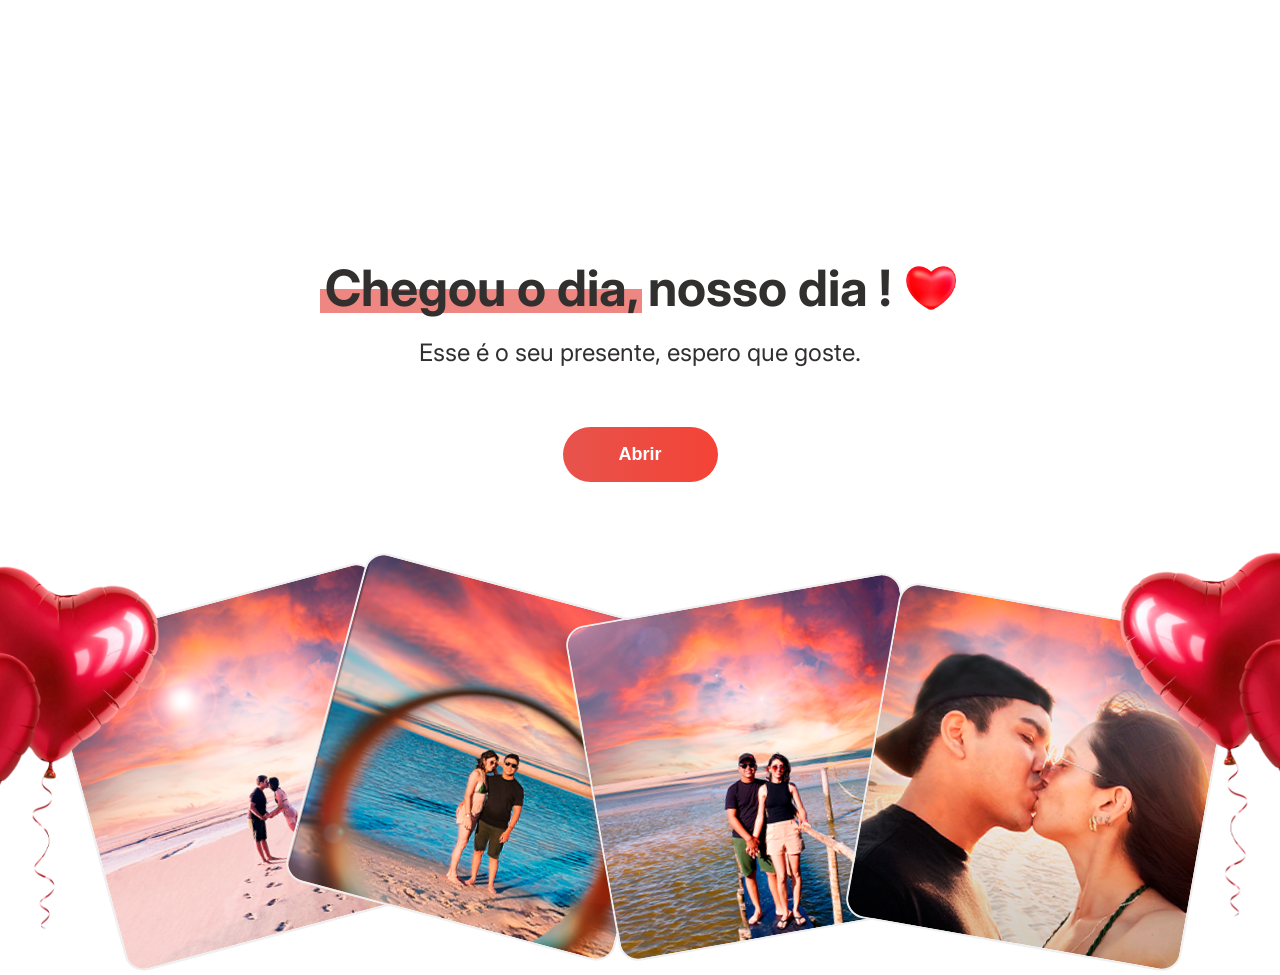
==== index.html @ f573a305 "Correção de bug /assets > assets" ====
<!DOCTYPE html>
<html lang="pt-BR">

<head>
    <meta charset="UTF-8">
    <meta name="viewport" content="width=device-width, initial-scale=1.0">
    <link rel="stylesheet" href="assets/css/main.css">
    <title>Our Journey</title>
</head>

<body>
    <main id="main_content">
        <section class="main_text">

            <div class="main_title">
                <h1><span>Chegou o dia,</span> nosso dia ! </h1>
                <img src="assets/img/imagens/balao_coracao_pequeno.png" alt="Um balão de coração.">
            </div>

            <p class="main_description">Esse é o seu presente, espero que goste.</p>

            <button class="main_button" onclick="window.location.href='assets/pages/timer.html'">Abrir</button>
        </section>

        <section class="main_galary">
            <section class="galary">
                <img id="balao_esquerdo" src="assets/img/imagens/balao_coracao_grande_esquerdo.png"
                    alt="Um balão de coração.">
                <div class="galary_item primeira">
                    <img src="assets/img/fotografias/galeria_1.png" alt="Uma foto nossa.">
                </div>
                <div class="galary_item segunda">
                    <img src="assets/img/fotografias/galeria_2.png" alt="Uma foto nossa.">
                </div>
                <div class="galary_item terceira">
                    <img src="assets/img/fotografias/galeria_3.png" alt="Uma foto nossa.">
                </div>
                <div class="galary_item quarta">
                    <img src="assets/img/fotografias/galeria_4.png" alt="Uma foto nossa.">
                </div>
                <img id="balao_direito" src="assets/img/imagens/balao_coracao_grande_direito.png"
                    alt="Um balão de coração.">
            </section>
        </section>

        <!-- <img id="balao_esquerdo" src="assets/img/imagens/balao_coracao_grande_direito.png" alt="Um balão de coração."> -->
    </main>

    <audio id="audio" autoplay loop>
        <source src="assets/audio/musica.mp3#t=42" type="audio/mpeg">
    </audio>
    <script src="assets/js/script.js"></script>
</body>

</html>
---- assets/css/main.css ----
@import url('https://fonts.googleapis.com/css2?family=Inter:ital,opsz,wght@0,14..32,100..900;1,14..32,100..900&display=swap');


* {
    padding: 0;
    margin: 0;
    box-sizing: border-box;
}

body {
    overflow: hidden;
    font-family: 'Inter', sans-serif;
}

::selection {
    background-color: #f44336;
    color: #fff;
}

#main_content {
    position: relative;
    width: 100%;
    height: 100vh;

    display: flex;
    flex-direction: column;
    justify-content: center;
    align-items: center;

    background-image: url("assets/img/background/background_image.png");
    background-size: cover;
    background-position: center;
}

.main_text {
    width: 100%;
    display: flex;
    flex-direction: column;
    justify-content: center;
    align-items: center;
    gap: 20px;
    position: relative;
    top: 150px;
    z-index: 10;
}

.main_title {
    display: flex;
    justify-content: center;
    align-items: center;
}

.main_title img {
    width: 50px;
    margin-left: 15px;
    animation: scale 2s linear infinite;
}

@keyframes scale {
    from {
        transform: scale(1);
    }

    to {
        transform: scale(1.2);
    }
}

#main_content h1 {
    font-size: 50px;
    color: #322f2f;
}

#main_content p {
    font-size: 24px;
    color: #322f2f;
    text-align: center;
}

.main_button {
    width: 155px;
    height: 55px;
    padding: 10px 20px;
    margin-top: 40px;
    font-size: 18px;
    font-weight: 550;
    color: #fff;
    background-color: #322f2f;
    border: none;
    border-radius: 40px;
    cursor: pointer;

    background: linear-gradient(90deg, #e7534c 0%, #f44336 100%);
    transition: all 0.3s ease;
}

.main_button:hover {
    background: linear-gradient(90deg, #f44336 0%, #e7534c 100%);
    transform: scale(1.05);
}

.main_galary {
    height: auto;
    display: flex;
    justify-content: center;
    align-items: center;
    margin-top: 50px;
}

.galary {
    width: 100%;
    height: auto;
    display: flex;
    justify-content: center;
    align-items: center;
    position: relative;
    top: 70px;
    left: 0px;
}

.galary_item {
    width: 340px;
    height: 340px;
    border-radius: 20px;
    overflow: hidden;
    background-color: #fff;
    border: 2px solid #efefef;
    transition: all 0.5s ease;
}

.galary_item:hover {
    transform: scale(2.05);
    rotate:5deg ;
}

.galary_item img {
    width: 100%;
    height: 100%;
    object-fit: cover;
}

.galary_item.primeira {
    transform: rotate(-15deg);
    position: relative;
    left: 120px;
    top: 110px;
}

.galary_item.segunda {
    transform: rotate(15deg);
    position: relative;
    left: 20px;
    top: 100px;
}

.galary_item.terceira {
    transform: rotate(-10deg);
    position: relative;
    left: -50px;
    top: 110px;
}

.galary_item.quarta {
    transform: rotate(10deg);
    position: relative;
    left: -110px;
    top: 120px;
}

#balao_esquerdo,
#balao_direito {
    width: 300px;
    top: 100px;
}

#balao_esquerdo {
    z-index: 2;
    position: relative;
    left: 200px;
}

#balao_direito {
    z-index: 2;
    position: relative;
    right: 200px;
}

.main_title h1 > span {
    position: relative;
    z-index: 1;
}

.main_title h1 > span::before {
    content: "";
    position: absolute;
    left: -5px;
    bottom: 5px;
    width: 0;
    height: 40%;
    background: rgba(231, 83, 76, 0.7);
    z-index: -1;
    animation: highlight 3s ease forwards;
}

@keyframes highlight {
    to {
        width: calc(100% + 10px);
    }
}
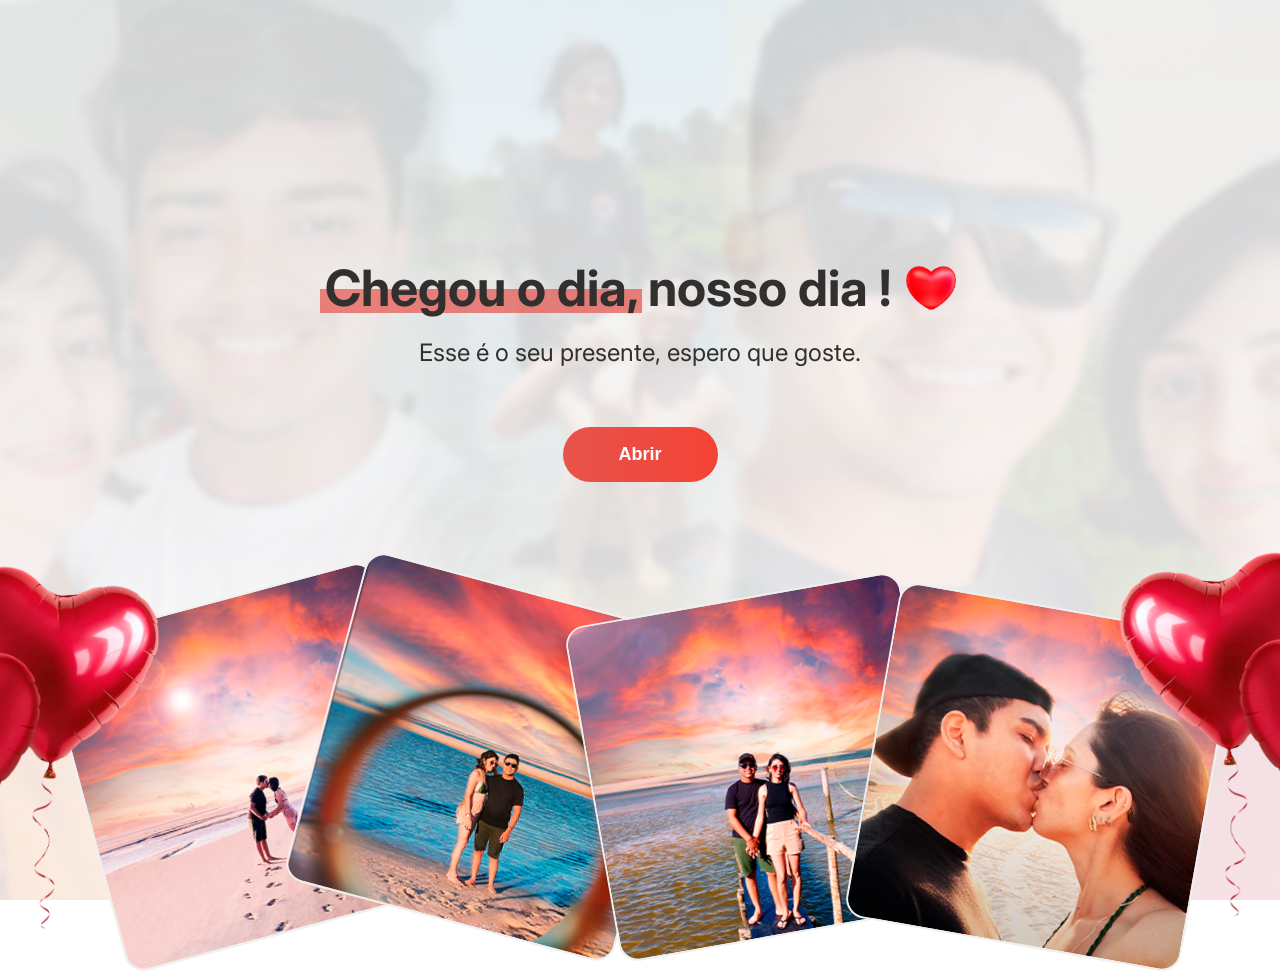
==== commit bd879bfe: "Bug de diretórios" ====
--- a/index.html
+++ b/index.html
@@ -14,7 +14,7 @@
 
             <div class="main_title">
                 <h1><span>Chegou o dia,</span> nosso dia ! </h1>
-                <img src="assets/img/imagens/balao_coracao_pequeno.png" alt="Um balão de coração.">
+                <img src="/assets/img/imagens/balao_coracao_pequeno.png" alt="Um balão de coração.">
             </div>
 
             <p class="main_description">Esse é o seu presente, espero que goste.</p>
@@ -47,9 +47,9 @@
     </main>
 
     <audio id="audio" autoplay loop>
-        <source src="assets/audio/musica.mp3#t=42" type="audio/mpeg">
+        <source src="/assets/audio/musica.mp3#t=42" type="audio/mpeg">
     </audio>
-    <script src="assets/js/script.js"></script>
+    <script src="/assets/js/script.js"></script>
 </body>
 
 </html>
--- a/assets/css/main.css
+++ b/assets/css/main.css
@@ -27,7 +27,7 @@
     justify-content: center;
     align-items: center;
 
-    background-image: url("assets/img/background/background_image.png");
+background-image: url("../img/background/background_image.png");
     background-size: cover;
     background-position: center;
 }
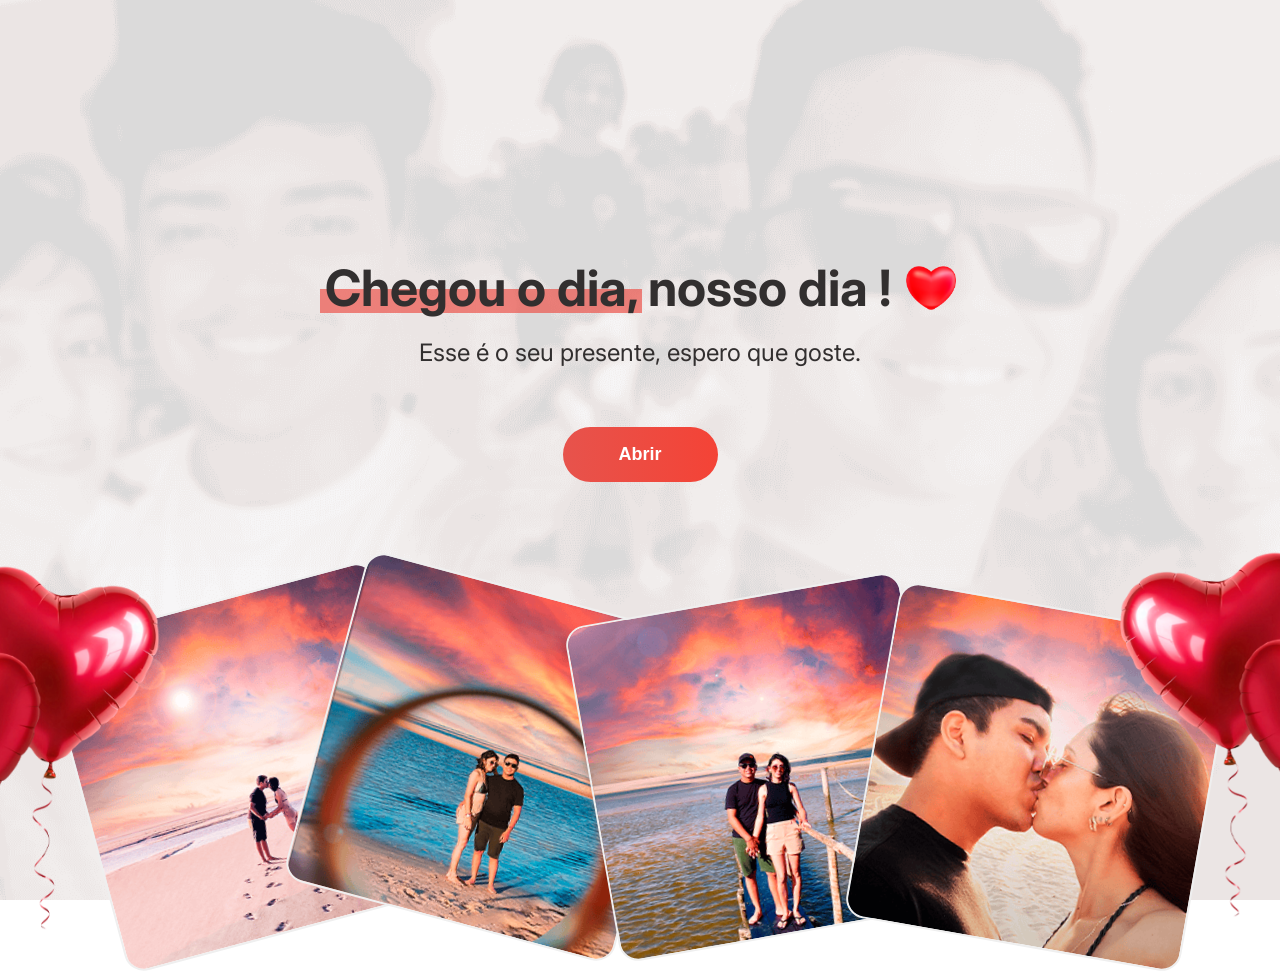
==== commit 03cd28ce: "Compressão das imagens principais" ====
--- a/index.html
+++ b/index.html
@@ -14,7 +14,7 @@
 
             <div class="main_title">
                 <h1><span>Chegou o dia,</span> nosso dia ! </h1>
-                <img src="/assets/img/imagens/balao_coracao_pequeno.png" alt="Um balão de coração.">
+                <img src="assets/img/imagens/balao_coracao_pequeno.png" alt="Um balão de coração.">
             </div>
 
             <p class="main_description">Esse é o seu presente, espero que goste.</p>
@@ -42,12 +42,10 @@
                     alt="Um balão de coração.">
             </section>
         </section>
-
-        <!-- <img id="balao_esquerdo" src="assets/img/imagens/balao_coracao_grande_direito.png" alt="Um balão de coração."> -->
     </main>
 
     <audio id="audio" autoplay loop>
-        <source src="/assets/audio/musica.mp3#t=42" type="audio/mpeg">
+        <source src="/assets/audio/musica.mp3" type="audio/mpeg">
     </audio>
     <script src="/assets/js/script.js"></script>
 </body>
--- a/assets/css/main.css
+++ b/assets/css/main.css
@@ -197,7 +197,7 @@
     bottom: 5px;
     width: 0;
     height: 40%;
-    background: rgba(231, 83, 76, 0.7);
+    background: rgba(237, 84, 76, 0.7);
     z-index: -1;
     animation: highlight 3s ease forwards;
 }
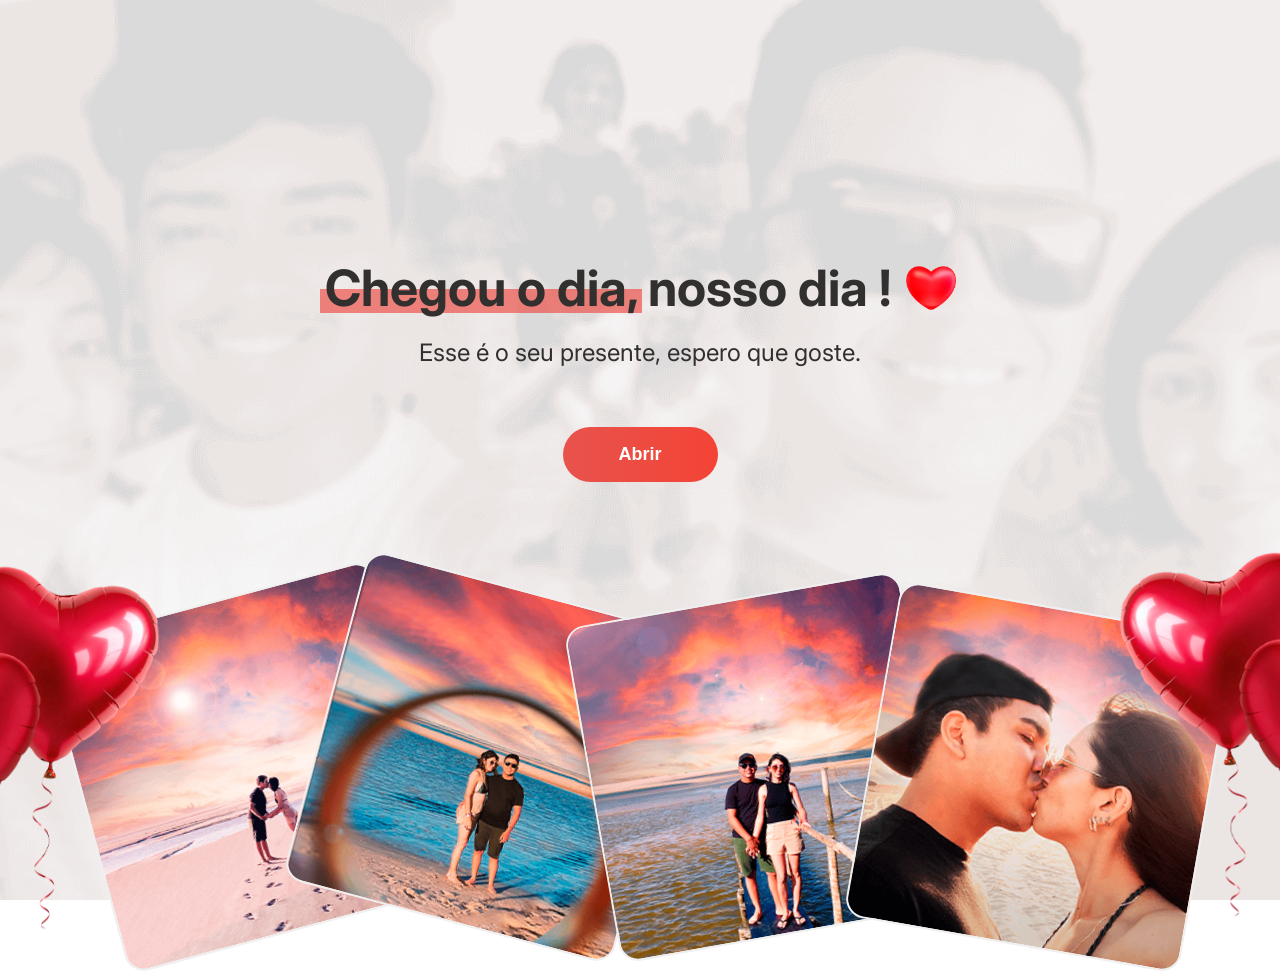
==== commit 91243054: "main" ====
--- a/index.html
+++ b/index.html
@@ -5,12 +5,14 @@
     <meta charset="UTF-8">
     <meta name="viewport" content="width=device-width, initial-scale=1.0">
     <link rel="stylesheet" href="assets/css/main.css">
+    <link rel="icon" type="image/x-icon" href="assets/img/favicon/favicon.ico">
+    <link rel="stylesheet" href="https://unpkg.com/aos@next/dist/aos.css" />
     <title>Our Journey</title>
 </head>
 
 <body>
     <main id="main_content">
-        <section class="main_text">
+        <section class="main_text" data-aos="fade-down" data-aos-easing="linear" data-aos-duration="1500">
 
             <div class="main_title">
                 <h1><span>Chegou o dia,</span> nosso dia ! </h1>
@@ -22,7 +24,7 @@
             <button class="main_button" onclick="window.location.href='assets/pages/timer.html'">Abrir</button>
         </section>
 
-        <section class="main_galary">
+        <section class="main_galary" data-aos="fade-down" data-aos-duration="1500">
             <section class="galary">
                 <img id="balao_esquerdo" src="assets/img/imagens/balao_coracao_grande_esquerdo.png"
                     alt="Um balão de coração.">
@@ -44,10 +46,12 @@
         </section>
     </main>
 
-    <audio id="audio" autoplay loop>
-        <source src="/assets/audio/musica.mp3" type="audio/mpeg">
-    </audio>
+
     <script src="/assets/js/script.js"></script>
+    <script src="https://unpkg.com/aos@next/dist/aos.js"></script>
+    <script>
+        AOS.init();
+    </script>
 </body>
 
 </html>
--- a/assets/css/main.css
+++ b/assets/css/main.css
@@ -27,7 +27,7 @@
     justify-content: center;
     align-items: center;
 
-background-image: url("../img/background/background_image.png");
+    background-image: url("../img/background/background_image.png");
     background-size: cover;
     background-position: center;
 }
@@ -130,7 +130,7 @@
 
 .galary_item:hover {
     transform: scale(2.05);
-    rotate:5deg ;
+    rotate: 5deg;
 }
 
 .galary_item img {
@@ -185,12 +185,12 @@
     right: 200px;
 }
 
-.main_title h1 > span {
+.main_title h1>span {
     position: relative;
     z-index: 1;
 }
 
-.main_title h1 > span::before {
+.main_title h1>span::before {
     content: "";
     position: absolute;
     left: -5px;
@@ -207,3 +207,62 @@
         width: calc(100% + 10px);
     }
 }
+
+
+/* Celulares pequenos */
+@media (max-width: 480px) {}
+
+/* Celulares grandes */
+@media (max-width: 576px) {}
+
+/* Tablets */
+@media (max-width: 768px) {
+    .galary_item.primeira {
+        display: none;
+    }
+
+    .galary_item {
+        left: 150px;
+    }
+
+    #main_content h1 {
+        flex-wrap: wrap;
+    }
+
+    .main_title img {
+        display: none;
+    }
+
+    #main_content h1 {
+        font-size: 40px;
+    }
+
+    #main_content p {
+        font-size: 18px;
+    }
+}
+
+/* Notebooks */
+@media (max-width: 992px) {
+    .galary_item.segunda {
+        left: 104px;
+    }
+
+    .galary_item.terceira {
+        left: 15px;
+    }
+
+    .galary_item.quarta {
+        left: -50px;
+    }
+
+}
+
+/* Monitores grandes */
+@media (max-width: 1200px) {
+
+    #balao_esquerdo,
+    #balao_direito {
+        display: none;
+    }
+}
